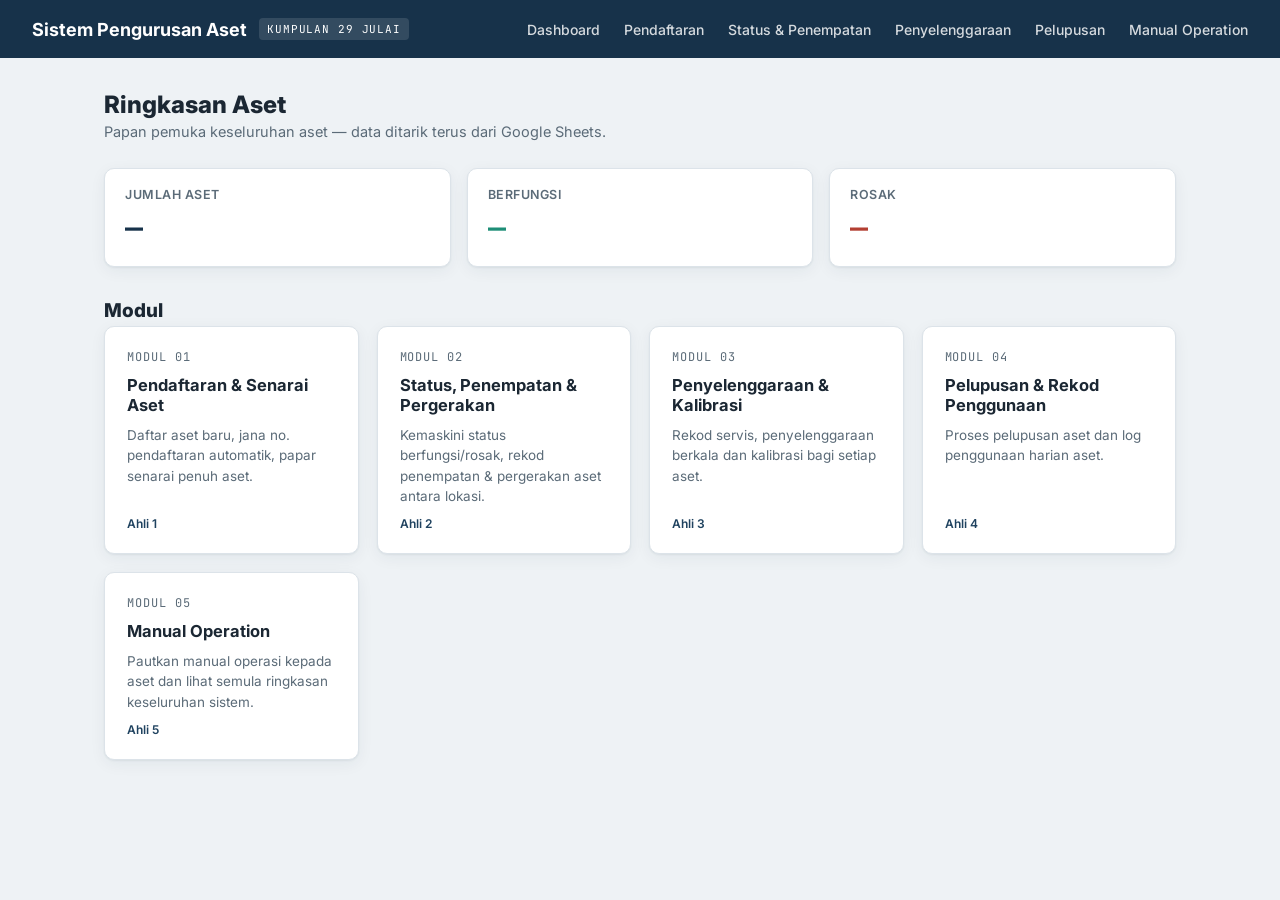
==== index.html @ e097c269 "Add files via upload "Setup projek asas"" ====
<!DOCTYPE html>
<html lang="ms">
<head>
<meta charset="UTF-8">
<meta name="viewport" content="width=device-width, initial-scale=1.0">
<title>Sistem Pengurusan Aset</title>
<link rel="stylesheet" href="css/style.css">
</head>
<body>

  <header class="topbar">
    <div class="brand">
      <h1>Sistem Pengurusan Aset</h1>
      <span class="tag">KUMPULAN 29 JULAI</span>
    </div>
    <nav>
      <a href="index.html">Dashboard</a>
      <a href="pages/pendaftaran.html">Pendaftaran</a>
      <a href="pages/status-penempatan.html">Status &amp; Penempatan</a>
      <a href="pages/penyelenggaraan.html">Penyelenggaraan</a>
      <a href="pages/pelupusan-penggunaan.html">Pelupusan</a>
      <a href="pages/manual-dashboard.html">Manual Operation</a>
    </nav>
  </header>

  <main>
    <h2 class="page-title">Ringkasan Aset</h2>
    <p class="page-subtitle">Papan pemuka keseluruhan aset — data ditarik terus dari Google Sheets.</p>

    <div class="stat-grid" id="statGrid">
      <div class="stat-card">
        <div class="label">Jumlah Aset</div>
        <div class="value" id="statTotal">—</div>
      </div>
      <div class="stat-card ok">
        <div class="label">Berfungsi</div>
        <div class="value" id="statBerfungsi">—</div>
      </div>
      <div class="stat-card danger">
        <div class="label">Rosak</div>
        <div class="value" id="statRosak">—</div>
      </div>
    </div>

    <h2 class="page-title" style="font-size:19px; margin-top: 8px;">Modul</h2>
    <div class="module-grid">

      <a class="module-card" href="pages/pendaftaran.html">
        <span class="num">MODUL 01</span>
        <h3>Pendaftaran &amp; Senarai Aset</h3>
        <p>Daftar aset baru, jana no. pendaftaran automatik, papar senarai penuh aset.</p>
        <span class="owner">Ahli 1</span>
      </a>

      <a class="module-card" href="pages/status-penempatan.html">
        <span class="num">MODUL 02</span>
        <h3>Status, Penempatan &amp; Pergerakan</h3>
        <p>Kemaskini status berfungsi/rosak, rekod penempatan &amp; pergerakan aset antara lokasi.</p>
        <span class="owner">Ahli 2</span>
      </a>

      <a class="module-card" href="pages/penyelenggaraan.html">
        <span class="num">MODUL 03</span>
        <h3>Penyelenggaraan &amp; Kalibrasi</h3>
        <p>Rekod servis, penyelenggaraan berkala dan kalibrasi bagi setiap aset.</p>
        <span class="owner">Ahli 3</span>
      </a>

      <a class="module-card" href="pages/pelupusan-penggunaan.html">
        <span class="num">MODUL 04</span>
        <h3>Pelupusan &amp; Rekod Penggunaan</h3>
        <p>Proses pelupusan aset dan log penggunaan harian aset.</p>
        <span class="owner">Ahli 4</span>
      </a>

      <a class="module-card" href="pages/manual-dashboard.html">
        <span class="num">MODUL 05</span>
        <h3>Manual Operation</h3>
        <p>Pautkan manual operasi kepada aset dan lihat semula ringkasan keseluruhan sistem.</p>
        <span class="owner">Ahli 5</span>
      </a>

    </div>
  </main>

  <script src="js/api.js"></script>
  <script>
    async function loadDashboard() {
      try {
        const aset = await getData('SenaraiAset');
        document.getElementById('statTotal').textContent = aset.length;

        const statusRows = await getData('StatusAset');
        // Ambil status TERKINI bagi setiap aset (rekod terakhir dalam senarai)
        const latestStatus = {};
        statusRows.forEach(row => { latestStatus[row.IDAset] = row.Status; });

        const nilai = Object.values(latestStatus);
        const berfungsi = nilai.filter(s => String(s).toLowerCase() === 'berfungsi').length;
        const rosak = nilai.filter(s => String(s).toLowerCase() === 'rosak').length;

        document.getElementById('statBerfungsi').textContent = berfungsi;
        document.getElementById('statRosak').textContent = rosak;
      } catch (err) {
        document.getElementById('statTotal').textContent = '—';
        console.error(err);
        // BASE_URL dalam js/api.js mungkin belum ditetapkan lagi
      }
    }
    loadDashboard();
  </script>

</body>
</html>
---- css/style.css ----
/* ============================================================
   Sistem Pengurusan Aset — Stylesheet Utama
   Semua halaman/modul import fail ini supaya rupa konsisten.
   ============================================================ */

@import url('https://fonts.googleapis.com/css2?family=Inter:wght@400;500;600;700;800&family=JetBrains+Mono:wght@500;600&display=swap');

:root {
  --navy: #17324A;
  --navy-2: #1F425F;
  --slate: #55697C;
  --bg: #EEF2F5;
  --card: #FFFFFF;
  --line: #DCE3E9;
  --text: #1B2733;
  --text-soft: #5B6B78;

  --ok: #1E8E77;
  --ok-bg: #E4F5F0;
  --warn: #C08A2E;
  --warn-bg: #FBF1DF;
  --danger: #B33F32;
  --danger-bg: #FBEAE7;

  --radius: 10px;
  --shadow: 0 1px 2px rgba(23, 50, 74, 0.06), 0 4px 16px rgba(23, 50, 74, 0.06);
}

* { box-sizing: border-box; }

body {
  margin: 0;
  font-family: 'Inter', system-ui, sans-serif;
  background: var(--bg);
  color: var(--text);
  -webkit-font-smoothing: antialiased;
}

/* ---------- Header ---------- */
.topbar {
  background: var(--navy);
  color: #fff;
  padding: 18px 32px;
  display: flex;
  align-items: center;
  justify-content: space-between;
  flex-wrap: wrap;
  gap: 12px;
}

.topbar .brand {
  display: flex;
  align-items: center;
  gap: 12px;
}

.topbar .tag {
  font-family: 'JetBrains Mono', monospace;
  font-size: 11px;
  letter-spacing: 0.08em;
  background: rgba(255,255,255,0.12);
  padding: 4px 8px;
  border-radius: 4px;
}

.topbar h1 {
  font-size: 18px;
  font-weight: 700;
  margin: 0;
}

.topbar nav a {
  color: rgba(255,255,255,0.82);
  text-decoration: none;
  font-size: 14px;
  font-weight: 500;
  margin-left: 20px;
}
.topbar nav a:hover { color: #fff; }

main {
  max-width: 1120px;
  margin: 0 auto;
  padding: 32px 24px 64px;
}

.page-title {
  font-size: 24px;
  font-weight: 800;
  margin: 0 0 4px;
}
.page-subtitle {
  color: var(--text-soft);
  margin: 0 0 28px;
  font-size: 14.5px;
}

/* ---------- Stat cards (dashboard) ---------- */
.stat-grid {
  display: grid;
  grid-template-columns: repeat(auto-fit, minmax(180px, 1fr));
  gap: 16px;
  margin-bottom: 32px;
}

.stat-card {
  background: var(--card);
  border: 1px solid var(--line);
  border-radius: var(--radius);
  padding: 18px 20px;
  box-shadow: var(--shadow);
}

.stat-card .label {
  font-size: 12.5px;
  color: var(--text-soft);
  font-weight: 600;
  text-transform: uppercase;
  letter-spacing: 0.04em;
}

.stat-card .value {
  font-family: 'JetBrains Mono', monospace;
  font-size: 30px;
  font-weight: 600;
  margin-top: 6px;
  color: var(--navy);
}

.stat-card.ok .value { color: var(--ok); }
.stat-card.danger .value { color: var(--danger); }

/* ---------- Module cards ---------- */
.module-grid {
  display: grid;
  grid-template-columns: repeat(auto-fit, minmax(230px, 1fr));
  gap: 18px;
}

.module-card {
  background: var(--card);
  border: 1px solid var(--line);
  border-radius: var(--radius);
  padding: 22px;
  text-decoration: none;
  color: var(--text);
  display: flex;
  flex-direction: column;
  gap: 10px;
  box-shadow: var(--shadow);
  transition: transform 0.12s ease, border-color 0.12s ease;
}
.module-card:hover {
  transform: translateY(-2px);
  border-color: var(--navy-2);
}

.module-card .num {
  font-family: 'JetBrains Mono', monospace;
  font-size: 12px;
  color: var(--text-soft);
  letter-spacing: 0.08em;
}

.module-card h3 {
  margin: 0;
  font-size: 16.5px;
  font-weight: 700;
}

.module-card p {
  margin: 0;
  font-size: 13.5px;
  color: var(--text-soft);
  line-height: 1.5;
}

.module-card .owner {
  margin-top: auto;
  font-size: 12px;
  color: var(--navy-2);
  font-weight: 600;
}

/* ---------- Forms ---------- */
.form-card {
  background: var(--card);
  border: 1px solid var(--line);
  border-radius: var(--radius);
  padding: 24px;
  box-shadow: var(--shadow);
  max-width: 620px;
}

.field { margin-bottom: 16px; }
.field label {
  display: block;
  font-size: 13px;
  font-weight: 600;
  margin-bottom: 6px;
  color: var(--text);
}
.field input, .field select, .field textarea {
  width: 100%;
  padding: 9px 11px;
  border: 1px solid var(--line);
  border-radius: 6px;
  font-family: inherit;
  font-size: 14px;
  background: #FCFDFE;
}
.field input:focus, .field select:focus, .field textarea:focus {
  outline: 2px solid var(--navy-2);
  outline-offset: 1px;
}

button.btn {
  background: var(--navy);
  color: #fff;
  border: none;
  padding: 10px 20px;
  border-radius: 6px;
  font-size: 14px;
  font-weight: 600;
  cursor: pointer;
}
button.btn:hover { background: var(--navy-2); }

/* ---------- Status tags & messages ---------- */
.tag-id {
  font-family: 'JetBrains Mono', monospace;
  font-size: 12.5px;
  background: #EEF2F5;
  border: 1px solid var(--line);
  padding: 2px 7px;
  border-radius: 4px;
}

.badge {
  display: inline-block;
  font-size: 12px;
  font-weight: 600;
  padding: 3px 9px;
  border-radius: 20px;
}
.badge.ok { background: var(--ok-bg); color: var(--ok); }
.badge.warn { background: var(--warn-bg); color: var(--warn); }
.badge.danger { background: var(--danger-bg); color: var(--danger); }

.status-msg {
  margin-top: 12px;
  font-size: 13.5px;
  font-weight: 600;
}
.status-ok { color: var(--ok); }
.status-error { color: var(--danger); }

/* ---------- Table ---------- */
table {
  width: 100%;
  border-collapse: collapse;
  background: var(--card);
  border-radius: var(--radius);
  overflow: hidden;
  box-shadow: var(--shadow);
}
th, td {
  text-align: left;
  padding: 10px 14px;
  font-size: 13.5px;
  border-bottom: 1px solid var(--line);
}
th {
  background: #F5F8FA;
  font-weight: 700;
  color: var(--navy);
  text-transform: uppercase;
  font-size: 11.5px;
  letter-spacing: 0.04em;
}

@media (max-width: 640px) {
  main { padding: 24px 16px 48px; }
  .topbar { padding: 14px 18px; }
}
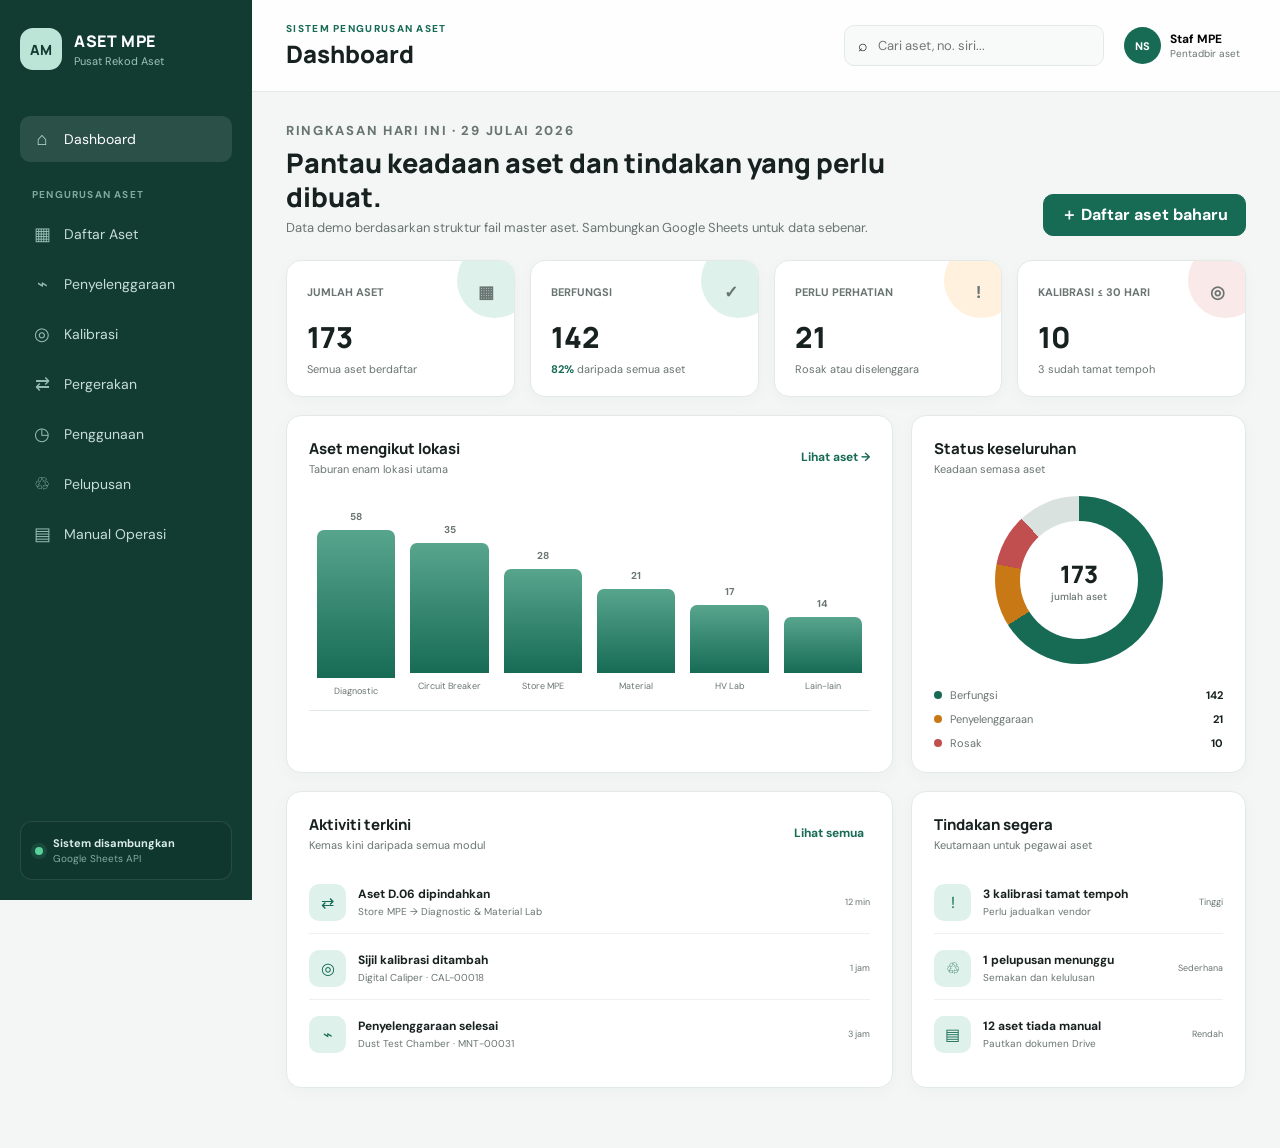
==== commit a13f35b3: "feat: sediakan starter sistem pengurusan aset MPE" ====
--- a/index.html
+++ b/index.html
@@ -1,114 +1,82 @@
-<!DOCTYPE html>
+<!doctype html>
 <html lang="ms">
-<head>
-<meta charset="UTF-8">
-<meta name="viewport" content="width=device-width, initial-scale=1.0">
-<title>Sistem Pengurusan Aset</title>
-<link rel="stylesheet" href="css/style.css">
-</head>
-<body>
+  <head>
+    <meta charset="UTF-8" />
+    <meta name="viewport" content="width=device-width, initial-scale=1.0" />
+    <meta
+      name="description"
+      content="Sistem pengurusan aset MPE untuk pendaftaran, penyelenggaraan, kalibrasi, pergerakan, penggunaan, pelupusan dan manual operasi."
+    />
+    <title>ASET MPE — Sistem Pengurusan Aset</title>
+    <link rel="preconnect" href="https://fonts.googleapis.com" />
+    <link rel="preconnect" href="https://fonts.gstatic.com" crossorigin />
+    <link
+      href="https://fonts.googleapis.com/css2?family=DM+Sans:wght@400;500;600;700&family=Manrope:wght@600;700;800&display=swap"
+      rel="stylesheet"
+    />
+    <link rel="stylesheet" href="assets/css/styles.css" />
+  </head>
+  <body>
+    <div class="app-shell">
+      <aside class="sidebar" id="sidebar">
+        <a class="brand" href="#dashboard" aria-label="ASET MPE">
+          <span class="brand-mark">AM</span>
+          <span><strong>ASET MPE</strong><small>Pusat Rekod Aset</small></span>
+        </a>
 
-  <header class="topbar">
-    <div class="brand">
-      <h1>Sistem Pengurusan Aset</h1>
-      <span class="tag">KUMPULAN 29 JULAI</span>
+        <nav class="main-nav" aria-label="Navigasi utama">
+          <a href="#dashboard" data-route="dashboard" class="active"><span>⌂</span> Dashboard</a>
+          <p>Pengurusan aset</p>
+          <a href="#assets" data-route="assets"><span>▦</span> Daftar Aset</a>
+          <a href="#maintenance" data-route="maintenance"><span>⌁</span> Penyelenggaraan</a>
+          <a href="#calibration" data-route="calibration"><span>◎</span> Kalibrasi</a>
+          <a href="#movements" data-route="movements"><span>⇄</span> Pergerakan</a>
+          <a href="#usage" data-route="usage"><span>◷</span> Penggunaan</a>
+          <a href="#disposals" data-route="disposals"><span>♲</span> Pelupusan</a>
+          <a href="#manuals" data-route="manuals"><span>▤</span> Manual Operasi</a>
+        </nav>
+
+        <div class="sidebar-footer">
+          <span class="status-dot"></span>
+          <div><strong>Sistem disambungkan</strong><small>Google Sheets API</small></div>
+        </div>
+      </aside>
+
+      <main class="main-content">
+        <header class="topbar">
+          <button class="icon-button menu-button" id="menuButton" aria-label="Buka menu">☰</button>
+          <div>
+            <p class="eyebrow">SISTEM PENGURUSAN ASET</p>
+            <h1 id="pageTitle">Dashboard</h1>
+          </div>
+          <div class="topbar-actions">
+            <label class="search-field">
+              <span>⌕</span>
+              <input id="globalSearch" type="search" placeholder="Cari aset, no. siri..." />
+            </label>
+            <button class="profile" aria-label="Profil pengguna">
+              <span>NS</span>
+              <span><strong>Staf MPE</strong><small>Pentadbir aset</small></span>
+            </button>
+          </div>
+        </header>
+
+        <section id="app" class="page" aria-live="polite"></section>
+      </main>
     </div>
-    <nav>
-      <a href="index.html">Dashboard</a>
-      <a href="pages/pendaftaran.html">Pendaftaran</a>
-      <a href="pages/status-penempatan.html">Status &amp; Penempatan</a>
-      <a href="pages/penyelenggaraan.html">Penyelenggaraan</a>
-      <a href="pages/pelupusan-penggunaan.html">Pelupusan</a>
-      <a href="pages/manual-dashboard.html">Manual Operation</a>
-    </nav>
-  </header>
 
-  <main>
-    <h2 class="page-title">Ringkasan Aset</h2>
-    <p class="page-subtitle">Papan pemuka keseluruhan aset — data ditarik terus dari Google Sheets.</p>
-
-    <div class="stat-grid" id="statGrid">
-      <div class="stat-card">
-        <div class="label">Jumlah Aset</div>
-        <div class="value" id="statTotal">—</div>
-      </div>
-      <div class="stat-card ok">
-        <div class="label">Berfungsi</div>
-        <div class="value" id="statBerfungsi">—</div>
-      </div>
-      <div class="stat-card danger">
-        <div class="label">Rosak</div>
-        <div class="value" id="statRosak">—</div>
+    <div class="modal-backdrop" id="modal" hidden>
+      <div class="modal" role="dialog" aria-modal="true" aria-labelledby="modalTitle">
+        <button class="modal-close" id="modalClose" aria-label="Tutup">×</button>
+        <p class="eyebrow">REKOD BAHARU</p>
+        <h2 id="modalTitle">Tambah rekod</h2>
+        <form id="recordForm" class="record-form"></form>
       </div>
     </div>
 
-    <h2 class="page-title" style="font-size:19px; margin-top: 8px;">Modul</h2>
-    <div class="module-grid">
-
-      <a class="module-card" href="pages/pendaftaran.html">
-        <span class="num">MODUL 01</span>
-        <h3>Pendaftaran &amp; Senarai Aset</h3>
-        <p>Daftar aset baru, jana no. pendaftaran automatik, papar senarai penuh aset.</p>
-        <span class="owner">Ahli 1</span>
-      </a>
-
-      <a class="module-card" href="pages/status-penempatan.html">
-        <span class="num">MODUL 02</span>
-        <h3>Status, Penempatan &amp; Pergerakan</h3>
-        <p>Kemaskini status berfungsi/rosak, rekod penempatan &amp; pergerakan aset antara lokasi.</p>
-        <span class="owner">Ahli 2</span>
-      </a>
-
-      <a class="module-card" href="pages/penyelenggaraan.html">
-        <span class="num">MODUL 03</span>
-        <h3>Penyelenggaraan &amp; Kalibrasi</h3>
-        <p>Rekod servis, penyelenggaraan berkala dan kalibrasi bagi setiap aset.</p>
-        <span class="owner">Ahli 3</span>
-      </a>
-
-      <a class="module-card" href="pages/pelupusan-penggunaan.html">
-        <span class="num">MODUL 04</span>
-        <h3>Pelupusan &amp; Rekod Penggunaan</h3>
-        <p>Proses pelupusan aset dan log penggunaan harian aset.</p>
-        <span class="owner">Ahli 4</span>
-      </a>
-
-      <a class="module-card" href="pages/manual-dashboard.html">
-        <span class="num">MODUL 05</span>
-        <h3>Manual Operation</h3>
-        <p>Pautkan manual operasi kepada aset dan lihat semula ringkasan keseluruhan sistem.</p>
-        <span class="owner">Ahli 5</span>
-      </a>
-
-    </div>
-  </main>
-
-  <script src="js/api.js"></script>
-  <script>
-    async function loadDashboard() {
-      try {
-        const aset = await getData('SenaraiAset');
-        document.getElementById('statTotal').textContent = aset.length;
-
-        const statusRows = await getData('StatusAset');
-        // Ambil status TERKINI bagi setiap aset (rekod terakhir dalam senarai)
-        const latestStatus = {};
-        statusRows.forEach(row => { latestStatus[row.IDAset] = row.Status; });
-
-        const nilai = Object.values(latestStatus);
-        const berfungsi = nilai.filter(s => String(s).toLowerCase() === 'berfungsi').length;
-        const rosak = nilai.filter(s => String(s).toLowerCase() === 'rosak').length;
-
-        document.getElementById('statBerfungsi').textContent = berfungsi;
-        document.getElementById('statRosak').textContent = rosak;
-      } catch (err) {
-        document.getElementById('statTotal').textContent = '—';
-        console.error(err);
-        // BASE_URL dalam js/api.js mungkin belum ditetapkan lagi
-      }
-    }
-    loadDashboard();
-  </script>
-
-</body>
+    <div class="toast" id="toast" role="status"></div>
+    <script src="assets/js/config.js"></script>
+    <script src="assets/js/api.js"></script>
+    <script src="assets/js/app.js"></script>
+  </body>
 </html>
--- a/assets/css/styles.css
+++ b/assets/css/styles.css
@@ -0,0 +1,312 @@
+:root {
+  --ink: #17211f;
+  --muted: #697572;
+  --line: #e3e9e7;
+  --panel: #ffffff;
+  --canvas: #f3f6f5;
+  --green: #176b55;
+  --green-dark: #0e4f3f;
+  --mint: #dff1eb;
+  --amber: #c97816;
+  --red: #c24f4f;
+  --blue: #3f6fb6;
+  --shadow: 0 12px 35px rgba(18, 49, 41, 0.08);
+}
+
+* { box-sizing: border-box; }
+html { scroll-behavior: smooth; }
+body {
+  margin: 0;
+  min-width: 320px;
+  color: var(--ink);
+  background: var(--canvas);
+  font-family: "DM Sans", sans-serif;
+}
+button, input, select, textarea { font: inherit; }
+button, a { -webkit-tap-highlight-color: transparent; }
+
+.app-shell { min-height: 100vh; }
+.sidebar {
+  position: fixed;
+  inset: 0 auto 0 0;
+  z-index: 20;
+  display: flex;
+  width: 252px;
+  flex-direction: column;
+  padding: 28px 20px 20px;
+  color: #d9ebe5;
+  background: #123c32;
+}
+.brand {
+  display: flex;
+  align-items: center;
+  gap: 12px;
+  color: white;
+  text-decoration: none;
+}
+.brand-mark {
+  display: grid;
+  width: 42px;
+  height: 42px;
+  place-items: center;
+  border-radius: 13px;
+  color: #123c32;
+  background: #bce4d7;
+  font: 800 14px "Manrope", sans-serif;
+}
+.brand strong, .brand small { display: block; }
+.brand strong { font: 800 16px "Manrope", sans-serif; letter-spacing: .04em; }
+.brand small { margin-top: 2px; color: #9ec4b9; font-size: 11px; }
+.main-nav { margin-top: 42px; }
+.main-nav p {
+  margin: 26px 12px 10px;
+  color: #7fa99e;
+  font-size: 10px;
+  font-weight: 700;
+  letter-spacing: .12em;
+  text-transform: uppercase;
+}
+.main-nav a {
+  display: flex;
+  align-items: center;
+  gap: 12px;
+  margin: 4px 0;
+  padding: 11px 12px;
+  border-radius: 10px;
+  color: #c7ddd6;
+  font-size: 14px;
+  text-decoration: none;
+  transition: .2s ease;
+}
+.main-nav a span { width: 20px; color: #96bdb2; font-size: 18px; text-align: center; }
+.main-nav a:hover, .main-nav a.active { color: white; background: rgba(255,255,255,.1); }
+.main-nav a.active span { color: #bfe8da; }
+.sidebar-footer {
+  display: flex;
+  align-items: center;
+  gap: 10px;
+  margin-top: auto;
+  padding: 14px;
+  border: 1px solid rgba(255,255,255,.1);
+  border-radius: 12px;
+  background: rgba(0,0,0,.08);
+}
+.sidebar-footer strong, .sidebar-footer small { display: block; }
+.sidebar-footer strong { color: #dcece7; font-size: 11px; }
+.sidebar-footer small { margin-top: 2px; color: #86aa9f; font-size: 10px; }
+.status-dot { width: 8px; height: 8px; border-radius: 50%; background: #59d19b; box-shadow: 0 0 0 4px rgba(89,209,155,.12); }
+
+.main-content { min-height: 100vh; margin-left: 252px; }
+.topbar {
+  display: flex;
+  height: 92px;
+  align-items: center;
+  gap: 18px;
+  padding: 0 34px;
+  border-bottom: 1px solid var(--line);
+  background: rgba(255,255,255,.88);
+  backdrop-filter: blur(10px);
+}
+.topbar h1 { margin: 2px 0 0; font: 800 24px "Manrope", sans-serif; }
+.eyebrow { margin: 0; color: var(--green); font-size: 10px; font-weight: 800; letter-spacing: .13em; }
+.topbar-actions { display: flex; align-items: center; gap: 14px; margin-left: auto; }
+.search-field {
+  display: flex;
+  width: 260px;
+  align-items: center;
+  gap: 8px;
+  padding: 9px 13px;
+  border: 1px solid var(--line);
+  border-radius: 10px;
+  background: #f8faf9;
+}
+.search-field input { width: 100%; border: 0; outline: 0; background: transparent; font-size: 13px; }
+.profile { display: flex; align-items: center; gap: 9px; border: 0; background: transparent; text-align: left; }
+.profile > span:first-child {
+  display: grid;
+  width: 37px;
+  height: 37px;
+  place-items: center;
+  border-radius: 50%;
+  color: white;
+  background: var(--green);
+  font-size: 11px;
+  font-weight: 700;
+}
+.profile strong, .profile small { display: block; }
+.profile strong { font-size: 12px; }
+.profile small { color: var(--muted); font-size: 10px; }
+.menu-button { display: none; }
+.page { padding: 30px 34px 60px; }
+
+.hero {
+  display: flex;
+  align-items: flex-end;
+  justify-content: space-between;
+  gap: 24px;
+  margin-bottom: 24px;
+}
+.hero h2 { max-width: 650px; margin: 7px 0 5px; font: 800 27px/1.25 "Manrope", sans-serif; }
+.hero p { margin: 0; color: var(--muted); font-size: 13px; }
+.button {
+  display: inline-flex;
+  min-height: 42px;
+  align-items: center;
+  justify-content: center;
+  gap: 8px;
+  padding: 0 17px;
+  border: 1px solid var(--green);
+  border-radius: 10px;
+  color: white;
+  background: var(--green);
+  cursor: pointer;
+  font-weight: 700;
+}
+.button:hover { background: var(--green-dark); }
+.button.secondary { border-color: var(--line); color: var(--ink); background: white; }
+.button.small { min-height: 34px; padding: 0 12px; font-size: 12px; }
+
+.kpi-grid {
+  display: grid;
+  grid-template-columns: repeat(4, minmax(0, 1fr));
+  gap: 15px;
+  margin-bottom: 18px;
+}
+.kpi-card {
+  position: relative;
+  overflow: hidden;
+  padding: 20px;
+  border: 1px solid var(--line);
+  border-radius: 15px;
+  background: var(--panel);
+  box-shadow: 0 4px 15px rgba(27,68,56,.03);
+}
+.kpi-card::after {
+  position: absolute;
+  top: -18px;
+  right: -18px;
+  width: 75px;
+  height: 75px;
+  border-radius: 50%;
+  background: var(--card-tint, var(--mint));
+  content: "";
+}
+.kpi-head { display: flex; align-items: center; justify-content: space-between; color: var(--muted); font-size: 11px; font-weight: 700; text-transform: uppercase; }
+.kpi-icon { position: relative; z-index: 1; font-size: 17px; }
+.kpi-value { margin-top: 14px; font: 800 29px "Manrope", sans-serif; }
+.kpi-foot { margin-top: 5px; color: var(--muted); font-size: 11px; }
+.kpi-foot strong { color: var(--green); }
+
+.dashboard-grid { display: grid; grid-template-columns: 1.45fr .8fr; gap: 18px; }
+.panel {
+  padding: 22px;
+  border: 1px solid var(--line);
+  border-radius: 15px;
+  background: var(--panel);
+  box-shadow: 0 4px 18px rgba(27,68,56,.03);
+}
+.panel-header { display: flex; align-items: center; justify-content: space-between; gap: 14px; margin-bottom: 20px; }
+.panel-header h3 { margin: 0; font: 750 15px "Manrope", sans-serif; }
+.panel-header p { margin: 3px 0 0; color: var(--muted); font-size: 11px; }
+.link { border: 0; color: var(--green); background: none; cursor: pointer; font-size: 12px; font-weight: 700; text-decoration: none; }
+
+.bar-chart { display: flex; height: 215px; align-items: flex-end; gap: 15px; padding: 14px 8px 0; border-bottom: 1px solid var(--line); }
+.bar-column { display: flex; height: 100%; flex: 1; flex-direction: column; justify-content: flex-end; text-align: center; }
+.bar-value { margin-bottom: 7px; color: var(--muted); font-size: 10px; font-weight: 700; }
+.bar { min-height: 8px; border-radius: 7px 7px 0 0; background: linear-gradient(180deg, #58a58d, #176b55); }
+.bar-label { height: 37px; padding-top: 8px; color: var(--muted); font-size: 9px; line-height: 1.15; }
+
+.status-ring {
+  position: relative;
+  width: 168px;
+  height: 168px;
+  margin: 12px auto 24px;
+  border-radius: 50%;
+  background: conic-gradient(var(--green) 0 66%, var(--amber) 66% 78%, var(--red) 78% 88%, #d9e2df 88%);
+}
+.status-ring::after { position: absolute; inset: 25px; border-radius: 50%; background: white; content: ""; }
+.status-ring span { position: absolute; z-index: 1; inset: 0; display: grid; place-content: center; text-align: center; font: 800 24px "Manrope"; }
+.status-ring small { display: block; color: var(--muted); font: 500 10px "DM Sans"; }
+.legend { display: grid; gap: 10px; }
+.legend-row { display: flex; align-items: center; gap: 8px; color: var(--muted); font-size: 11px; }
+.legend-row::before { width: 8px; height: 8px; border-radius: 50%; background: var(--dot); content: ""; }
+.legend-row strong { margin-left: auto; color: var(--ink); }
+
+.activity-list { display: grid; gap: 4px; }
+.activity {
+  display: grid;
+  grid-template-columns: 37px 1fr auto;
+  align-items: center;
+  gap: 12px;
+  padding: 12px 0;
+  border-bottom: 1px solid #edf1ef;
+}
+.activity:last-child { border: 0; }
+.activity-icon { display: grid; width: 37px; height: 37px; place-items: center; border-radius: 10px; background: var(--mint); color: var(--green); }
+.activity strong, .activity small { display: block; }
+.activity strong { font-size: 12px; }
+.activity small { margin-top: 3px; color: var(--muted); font-size: 10px; }
+.activity time { color: var(--muted); font-size: 9px; }
+
+.module-toolbar { display: flex; flex-wrap: wrap; gap: 10px; margin-bottom: 15px; }
+.module-toolbar .search-field { flex: 1; min-width: 220px; background: white; }
+.filter-select { min-height: 42px; padding: 0 35px 0 13px; border: 1px solid var(--line); border-radius: 10px; color: var(--ink); background: white; }
+.table-panel { overflow: hidden; padding: 0; }
+.data-table { width: 100%; border-collapse: collapse; }
+.data-table th { padding: 13px 16px; color: var(--muted); background: #f7f9f8; font-size: 10px; letter-spacing: .06em; text-align: left; text-transform: uppercase; }
+.data-table td { padding: 14px 16px; border-top: 1px solid #edf1ef; font-size: 12px; vertical-align: middle; }
+.data-table tbody tr:hover { background: #fbfcfc; }
+.asset-name strong, .asset-name small { display: block; }
+.asset-name small { margin-top: 3px; color: var(--muted); }
+.badge { display: inline-flex; align-items: center; gap: 5px; padding: 5px 8px; border-radius: 20px; background: #edf2f0; color: #53615d; font-size: 10px; font-weight: 700; white-space: nowrap; }
+.badge::before { width: 6px; height: 6px; border-radius: 50%; background: currentColor; content: ""; }
+.badge.green { color: var(--green); background: var(--mint); }
+.badge.red { color: var(--red); background: #fae9e9; }
+.badge.amber { color: var(--amber); background: #fff1dd; }
+.badge.blue { color: var(--blue); background: #e8eff9; }
+.empty-state { padding: 55px 20px; color: var(--muted); text-align: center; }
+
+.modal-backdrop { position: fixed; z-index: 50; inset: 0; display: grid; place-items: center; padding: 20px; background: rgba(12,29,25,.55); backdrop-filter: blur(3px); }
+.modal-backdrop[hidden] { display: none; }
+.modal { position: relative; width: min(680px, 100%); max-height: 90vh; overflow: auto; padding: 28px; border-radius: 18px; background: white; box-shadow: var(--shadow); }
+.modal h2 { margin: 5px 0 22px; font: 800 22px "Manrope"; }
+.modal-close { position: absolute; top: 16px; right: 18px; border: 0; color: var(--muted); background: none; cursor: pointer; font-size: 26px; }
+.record-form { display: grid; grid-template-columns: 1fr 1fr; gap: 15px; }
+.field { display: grid; gap: 6px; color: #46514e; font-size: 11px; font-weight: 700; }
+.field.full { grid-column: 1 / -1; }
+.field input, .field select, .field textarea { width: 100%; min-height: 42px; padding: 10px 12px; border: 1px solid var(--line); border-radius: 9px; outline: none; background: #fbfcfc; }
+.field input:focus, .field select:focus, .field textarea:focus { border-color: var(--green); box-shadow: 0 0 0 3px rgba(23,107,85,.09); }
+.form-actions { display: flex; grid-column: 1 / -1; justify-content: flex-end; gap: 10px; margin-top: 8px; }
+.toast { position: fixed; z-index: 70; right: 24px; bottom: 24px; padding: 13px 17px; border-radius: 10px; color: white; background: var(--green-dark); box-shadow: var(--shadow); opacity: 0; transform: translateY(12px); pointer-events: none; transition: .2s; font-size: 12px; }
+.toast.show { opacity: 1; transform: translateY(0); }
+
+@media (max-width: 1050px) {
+  .kpi-grid { grid-template-columns: repeat(2, 1fr); }
+  .dashboard-grid { grid-template-columns: 1fr; }
+}
+@media (max-width: 760px) {
+  .sidebar { transform: translateX(-100%); transition: transform .25s ease; }
+  .sidebar.open { transform: translateX(0); box-shadow: 20px 0 50px rgba(0,0,0,.2); }
+  .main-content { margin-left: 0; }
+  .menu-button { display: inline-grid; }
+  .icon-button { width: 40px; height: 40px; place-items: center; border: 1px solid var(--line); border-radius: 9px; background: white; }
+  .topbar { height: 78px; padding: 0 18px; }
+  .topbar h1 { font-size: 20px; }
+  .topbar .eyebrow, .profile > span:last-child, .topbar .search-field { display: none; }
+  .page { padding: 22px 16px 50px; }
+  .hero { align-items: stretch; flex-direction: column; }
+  .hero h2 { font-size: 23px; }
+  .hero .button { width: 100%; }
+  .kpi-grid { grid-template-columns: 1fr 1fr; gap: 10px; }
+  .kpi-card { padding: 16px; }
+  .kpi-value { font-size: 24px; }
+  .panel { padding: 17px; }
+  .table-panel { overflow-x: auto; }
+  .data-table { min-width: 700px; }
+}
+@media (max-width: 460px) {
+  .kpi-grid { grid-template-columns: 1fr; }
+  .record-form { grid-template-columns: 1fr; }
+  .field.full, .form-actions { grid-column: auto; }
+  .bar-chart { gap: 7px; }
+}
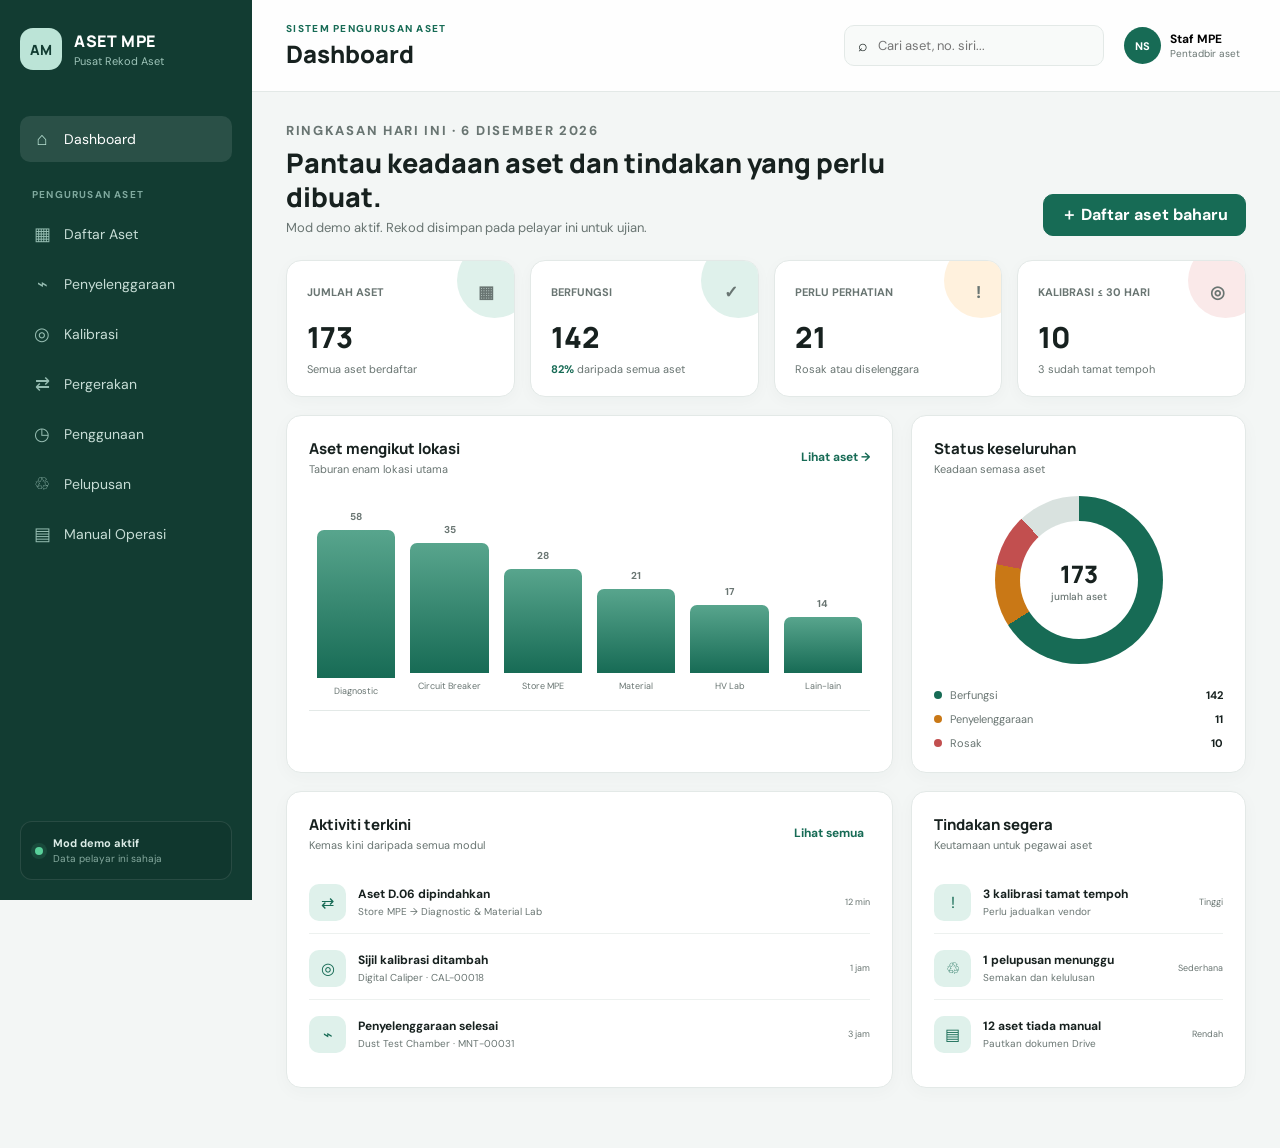
==== commit 4c8724a8: "fix: paparkan status sambungan sebenar" ====
--- a/index.html
+++ b/index.html
@@ -36,9 +36,9 @@
           <a href="#manuals" data-route="manuals"><span>▤</span> Manual Operasi</a>
         </nav>
 
-        <div class="sidebar-footer">
+        <div class="sidebar-footer" id="connectionStatus">
           <span class="status-dot"></span>
-          <div><strong>Sistem disambungkan</strong><small>Google Sheets API</small></div>
+          <div><strong>Memeriksa sambungan</strong><small>Sila tunggu...</small></div>
         </div>
       </aside>
 
